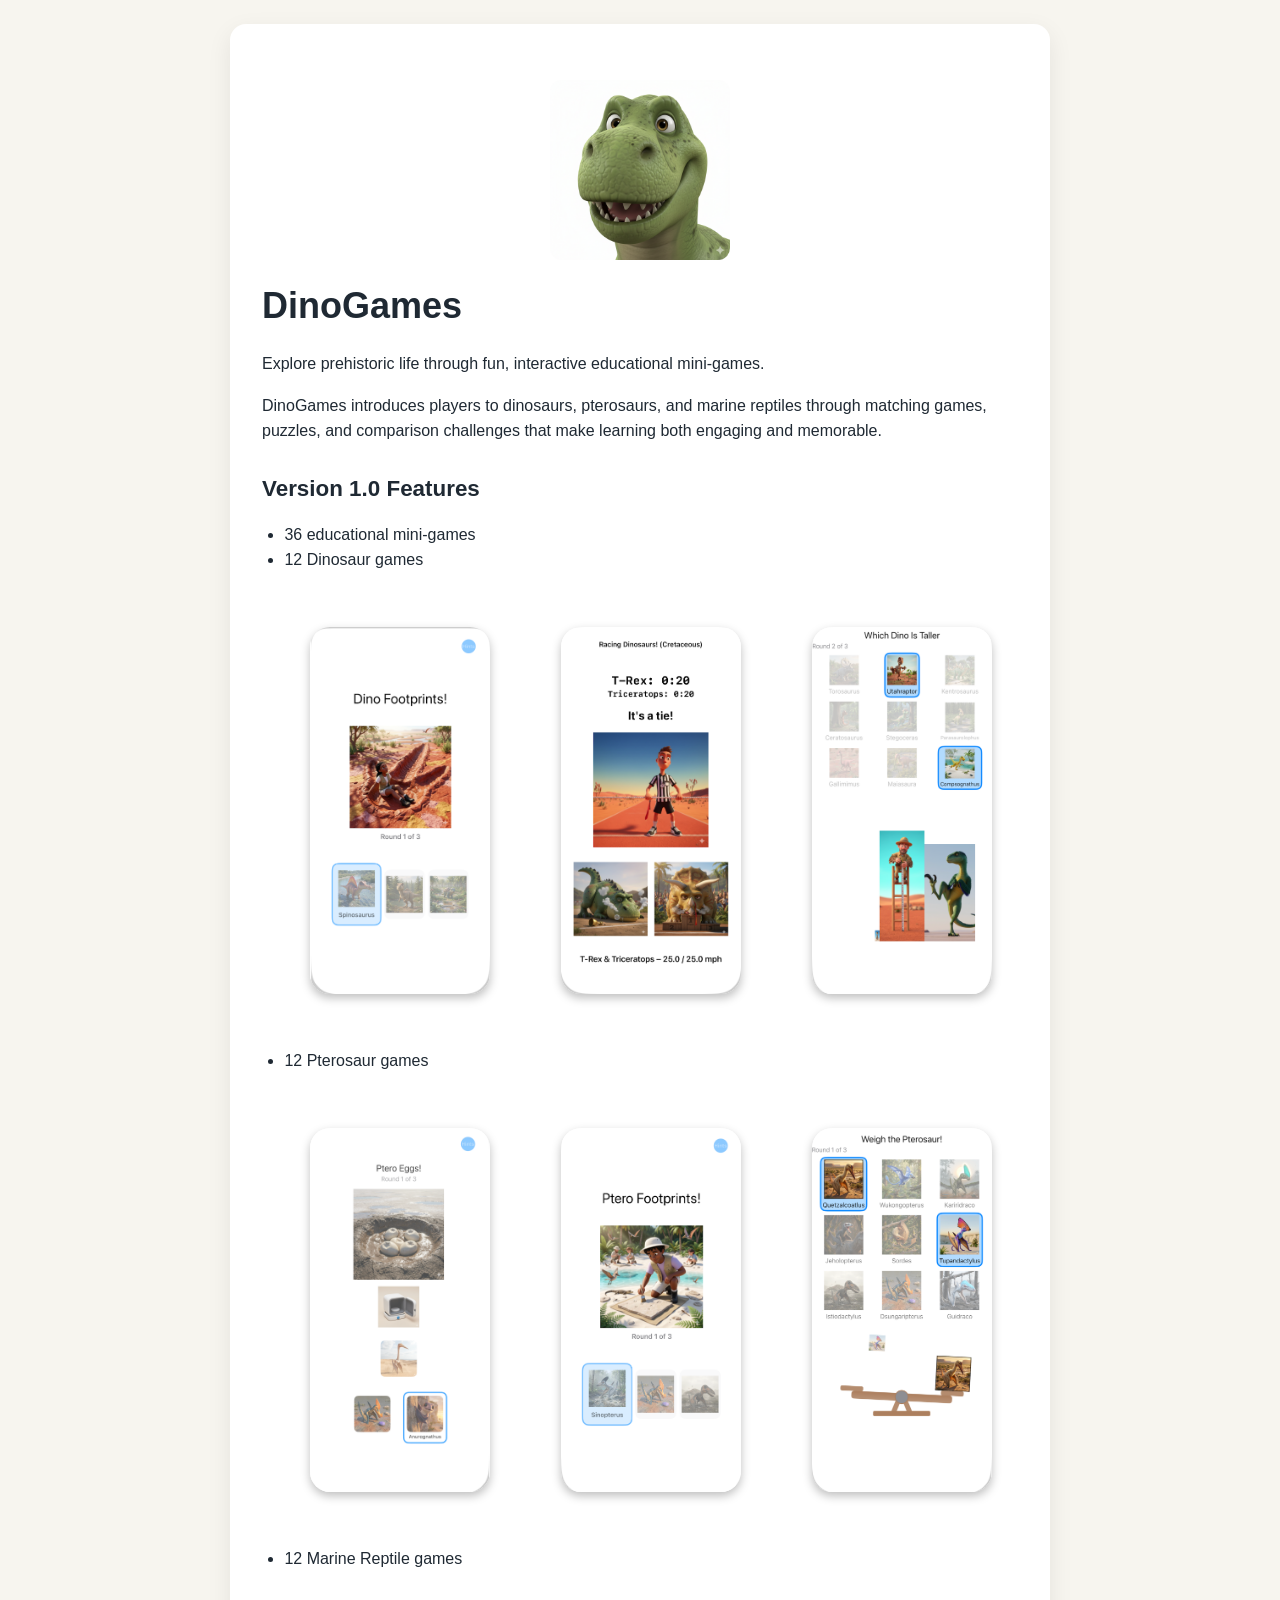
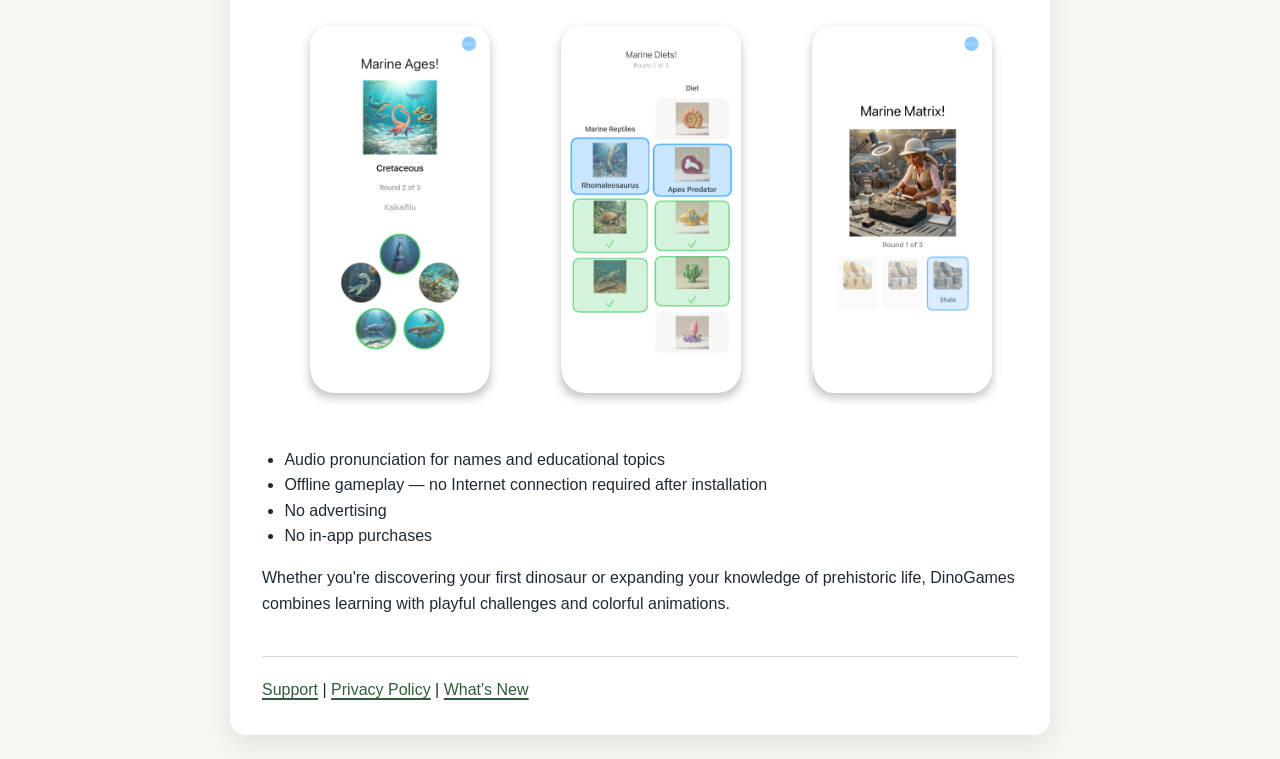
==== index.html @ 5118ceee "Website update" ====
<!DOCTYPE html>

<html lang="en">
<head>
    <meta charset="UTF-8">
    <meta name="viewport" content="width=device-width, initial-scale=1.0">
    <title>DinoGames</title>
    <link rel="stylesheet" href="style.css">
</head>

<body>

<main>

<img src="images/Dino-Games-app-icon-1024.png" alt="DinoGames App Icon" width="180">

<h1>DinoGames</h1>

<p>
Explore prehistoric life through fun, interactive educational mini-games.
</p>

<p>
DinoGames introduces players to dinosaurs, pterosaurs, and marine reptiles through
matching games, puzzles, and comparison challenges that make learning both engaging
and memorable.
</p>

<h2>Version 1.0 Features</h2>

<ul>
    <li>36 educational mini-games</li>
    <li>12 Dinosaur games</li>
        <div class="phone-row">
            <img src="images/Dino-Footprints.png" alt="Dino-Footprints" width="180">
            <img src="images/Racing-Dinosaurs.png" alt="Racing-Dinosaurs" width="180">
            <img src="images/Which-Dino-is-Taller.png" alt="Which-Dino-is-Taller" width="180">
        </div>
    <li>12 Pterosaur games</li>
        <div class="phone-row">
            <img src="images/Ptero-Eggs.png" alt="Ptero-Eggs" width="180">
            <img src="images/Ptero-Footprints.png" alt="Ptero-Footprints" width="180">
            <img src="images/Weigh-the-Pterosaur.png" alt="Weigh-the-Pterosaur" width="180">
        </div>
    <li>12 Marine Reptile games</li>
        <div class="phone-row">
            <img src="images/Marine-Ages.png" alt="Marine-Ages" width="180">
            <img src="images/Marine-Diets.png" alt="Marine-Diets" width="180">
            <img src="images/Marine-Matrix.png" alt="Marine-Matrix" width="180">
        </div>
    <li>Audio pronunciation for names and educational topics</li>
    <li>Offline gameplay — no Internet connection required after installation</li>
    <li>No advertising</li>
    <li>No in-app purchases</li>
</ul>

<p>
Whether you're discovering your first dinosaur or expanding your knowledge of
prehistoric life, DinoGames combines learning with playful challenges and colorful
animations.
</p>

<nav>
    <a href="support.html">Support</a> |
    <a href="privacy.html">Privacy Policy</a> |
    <a href="updates.html">What's New</a>
</nav>

</main>

</body>
</html>
---- style.css ----
:root {
    font-family: -apple-system, BlinkMacSystemFont, "Segoe UI", sans-serif;
    color: #1f2933;
    background: #f7f5ef;
    line-height: 1.6;
}

* {
    box-sizing: border-box;
}

body {
    margin: 0;
    padding: 24px;
}

main {
    max-width: 820px;
    margin: 0 auto;
    padding: 32px;
    background: #ffffff;
    border-radius: 16px;
    box-shadow: 0 8px 24px rgba(0, 0, 0, 0.08);
}

h1,
h2 {
    line-height: 1.2;
}

h1 {
    margin-top: 0;
    font-size: 2.25rem;
}

h2 {
    margin-top: 2rem;
    font-size: 1.4rem;
}

p,
li {
    font-size: 1rem;
}

ul {
    padding-left: 1.4rem;
}

a {
    color: #315d3a;
    text-decoration-thickness: 2px;
    text-underline-offset: 3px;
}

a:hover,
a:focus {
    text-decoration: none;
}

nav {
    margin-top: 2.5rem;
    padding-top: 1.25rem;
    border-top: 1px solid #d8d8d8;
}

img {
    display: block;
    max-width: 100%;
    height: auto;
    margin: 1.5rem auto;
    border-radius: 12px;
}

section {
    margin-bottom: 2rem;
}

strong {
    color: #111827;
}

@media (max-width: 640px) {
    body {
        padding: 12px;
    }

    main {
        padding: 22px;
        border-radius: 10px;
    }

    h1 {
        font-size: 1.8rem;
    }

    h2 {
        font-size: 1.25rem;
    }
}

.phone-row {
    display: flex;
    justify-content: center;   /* center the row */
    gap: 20px;                 /* space between images */
    margin: 30px 0;
}

.phone-row img {
    border-radius: 20px;       /* optional */
    box-shadow: 0 4px 10px rgba(0,0,0,0.25); /* optional */
}
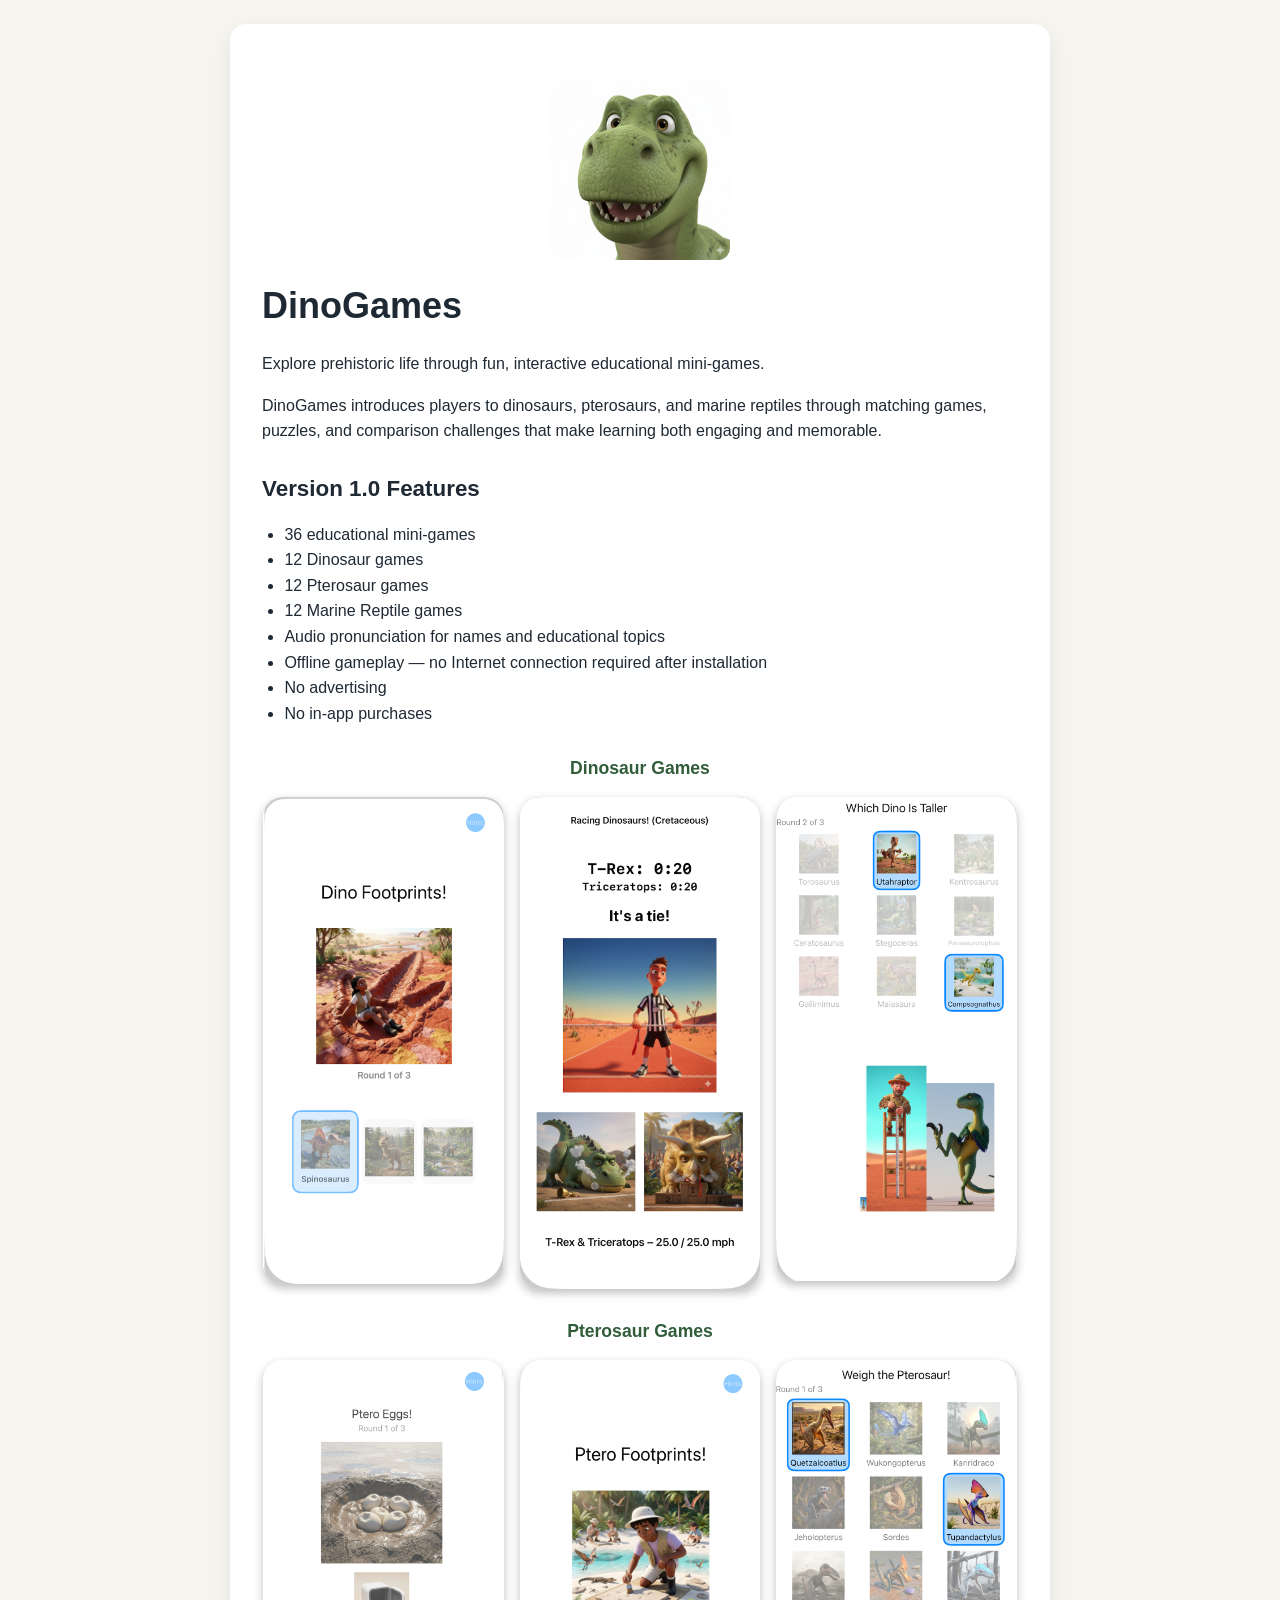
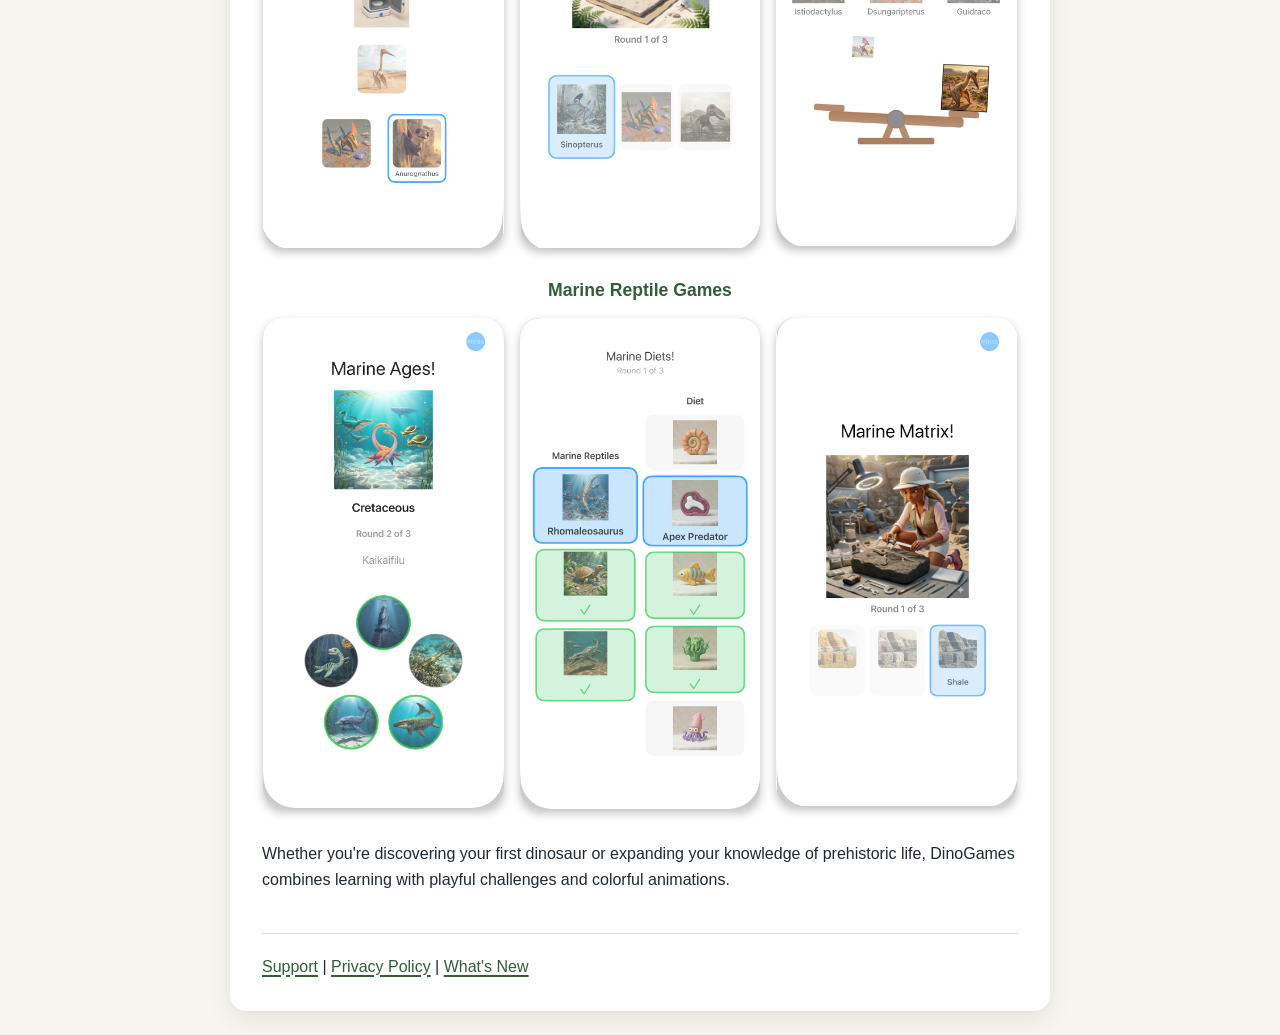
==== commit e58d7844: "forgot mobile users" ====
--- a/index.html
+++ b/index.html
@@ -12,7 +12,7 @@
 
 <main>
 
-<img src="images/Dino-Games-app-icon-1024.png" alt="DinoGames App Icon" width="180">
+<img src="images/Dino-Games-app-icon-1024.png" alt="DinoGames App Icon" width="180" class="app-icon">
 
 <h1>DinoGames</h1>
 
@@ -31,28 +31,34 @@
 <ul>
     <li>36 educational mini-games</li>
     <li>12 Dinosaur games</li>
-        <div class="phone-row">
-            <img src="images/Dino-Footprints.png" alt="Dino-Footprints" width="180">
-            <img src="images/Racing-Dinosaurs.png" alt="Racing-Dinosaurs" width="180">
-            <img src="images/Which-Dino-is-Taller.png" alt="Which-Dino-is-Taller" width="180">
-        </div>
     <li>12 Pterosaur games</li>
-        <div class="phone-row">
-            <img src="images/Ptero-Eggs.png" alt="Ptero-Eggs" width="180">
-            <img src="images/Ptero-Footprints.png" alt="Ptero-Footprints" width="180">
-            <img src="images/Weigh-the-Pterosaur.png" alt="Weigh-the-Pterosaur" width="180">
-        </div>
     <li>12 Marine Reptile games</li>
-        <div class="phone-row">
-            <img src="images/Marine-Ages.png" alt="Marine-Ages" width="180">
-            <img src="images/Marine-Diets.png" alt="Marine-Diets" width="180">
-            <img src="images/Marine-Matrix.png" alt="Marine-Matrix" width="180">
-        </div>
     <li>Audio pronunciation for names and educational topics</li>
     <li>Offline gameplay — no Internet connection required after installation</li>
     <li>No advertising</li>
     <li>No in-app purchases</li>
 </ul>
+
+<h3>Dinosaur Games</h3>
+<div class="phone-row">
+    <img src="images/Dino-Footprints.png" alt="Dino-Footprints" loading="lazy">
+    <img src="images/Racing-Dinosaurs.png" alt="Racing-Dinosaurs" loading="lazy">
+    <img src="images/Which-Dino-is-Taller.png" alt="Which-Dino-is-Taller" loading="lazy">
+</div>
+
+<h3>Pterosaur Games</h3>
+<div class="phone-row">
+    <img src="images/Ptero-Eggs.png" alt="Ptero-Eggs" loading="lazy">
+    <img src="images/Ptero-Footprints.png" alt="Ptero-Footprints" loading="lazy">
+    <img src="images/Weigh-the-Pterosaur.png" alt="Weigh-the-Pterosaur" loading="lazy">
+</div>
+
+<h3>Marine Reptile Games</h3>
+<div class="phone-row">
+    <img src="images/Marine-Ages.png" alt="Marine-Ages" loading="lazy">
+    <img src="images/Marine-Diets.png" alt="Marine-Diets" loading="lazy">
+    <img src="images/Marine-Matrix.png" alt="Marine-Matrix" loading="lazy">
+</div>
 
 <p>
 Whether you're discovering your first dinosaur or expanding your knowledge of
@@ -70,4 +76,3 @@
 
 </body>
 </html>
-
--- a/style.css
+++ b/style.css
@@ -24,7 +24,8 @@
 }
 
 h1,
-h2 {
+h2,
+h3 {
     line-height: 1.2;
 }
 
@@ -36,6 +37,13 @@
 h2 {
     margin-top: 2rem;
     font-size: 1.4rem;
+}
+
+h3 {
+    margin-top: 2rem;
+    font-size: 1.1rem;
+    text-align: center;
+    color: #315d3a;
 }
 
 p,
@@ -72,12 +80,38 @@
     border-radius: 12px;
 }
 
+.app-icon {
+    width: 180px;
+}
+
 section {
     margin-bottom: 2rem;
 }
 
 strong {
     color: #111827;
+}
+
+/* Phone screenshot rows: flexible, wraps on narrow screens,
+   and each image shrinks to fit instead of forcing overflow */
+.phone-row {
+    display: flex;
+    flex-wrap: wrap;
+    justify-content: center;
+    align-items: flex-start;
+    gap: 16px;
+    margin: 1rem 0 2rem;
+}
+
+.phone-row img {
+    /* Each image can be up to 180px, but shrinks on narrow viewports.
+       ~3 per row when there's room, wraps to fewer when there isn't. */
+    width: 180px;
+    max-width: calc(33.333% - 11px);
+    flex: 1 1 140px;
+    margin: 0;
+    border-radius: 20px;
+    box-shadow: 0 4px 10px rgba(0, 0, 0, 0.25);
 }
 
 @media (max-width: 640px) {
@@ -97,16 +131,20 @@
     h2 {
         font-size: 1.25rem;
     }
+
+    .phone-row {
+        gap: 12px;
+    }
+
+    .phone-row img {
+        max-width: calc(50% - 6px);
+        flex-basis: calc(50% - 6px);
+    }
 }
 
-.phone-row {
-    display: flex;
-    justify-content: center;   /* center the row */
-    gap: 20px;                 /* space between images */
-    margin: 30px 0;
+@media (max-width: 380px) {
+    .phone-row img {
+        max-width: 100%;
+        flex-basis: 100%;
+    }
 }
-
-.phone-row img {
-    border-radius: 20px;       /* optional */
-    box-shadow: 0 4px 10px rgba(0,0,0,0.25); /* optional */
-}
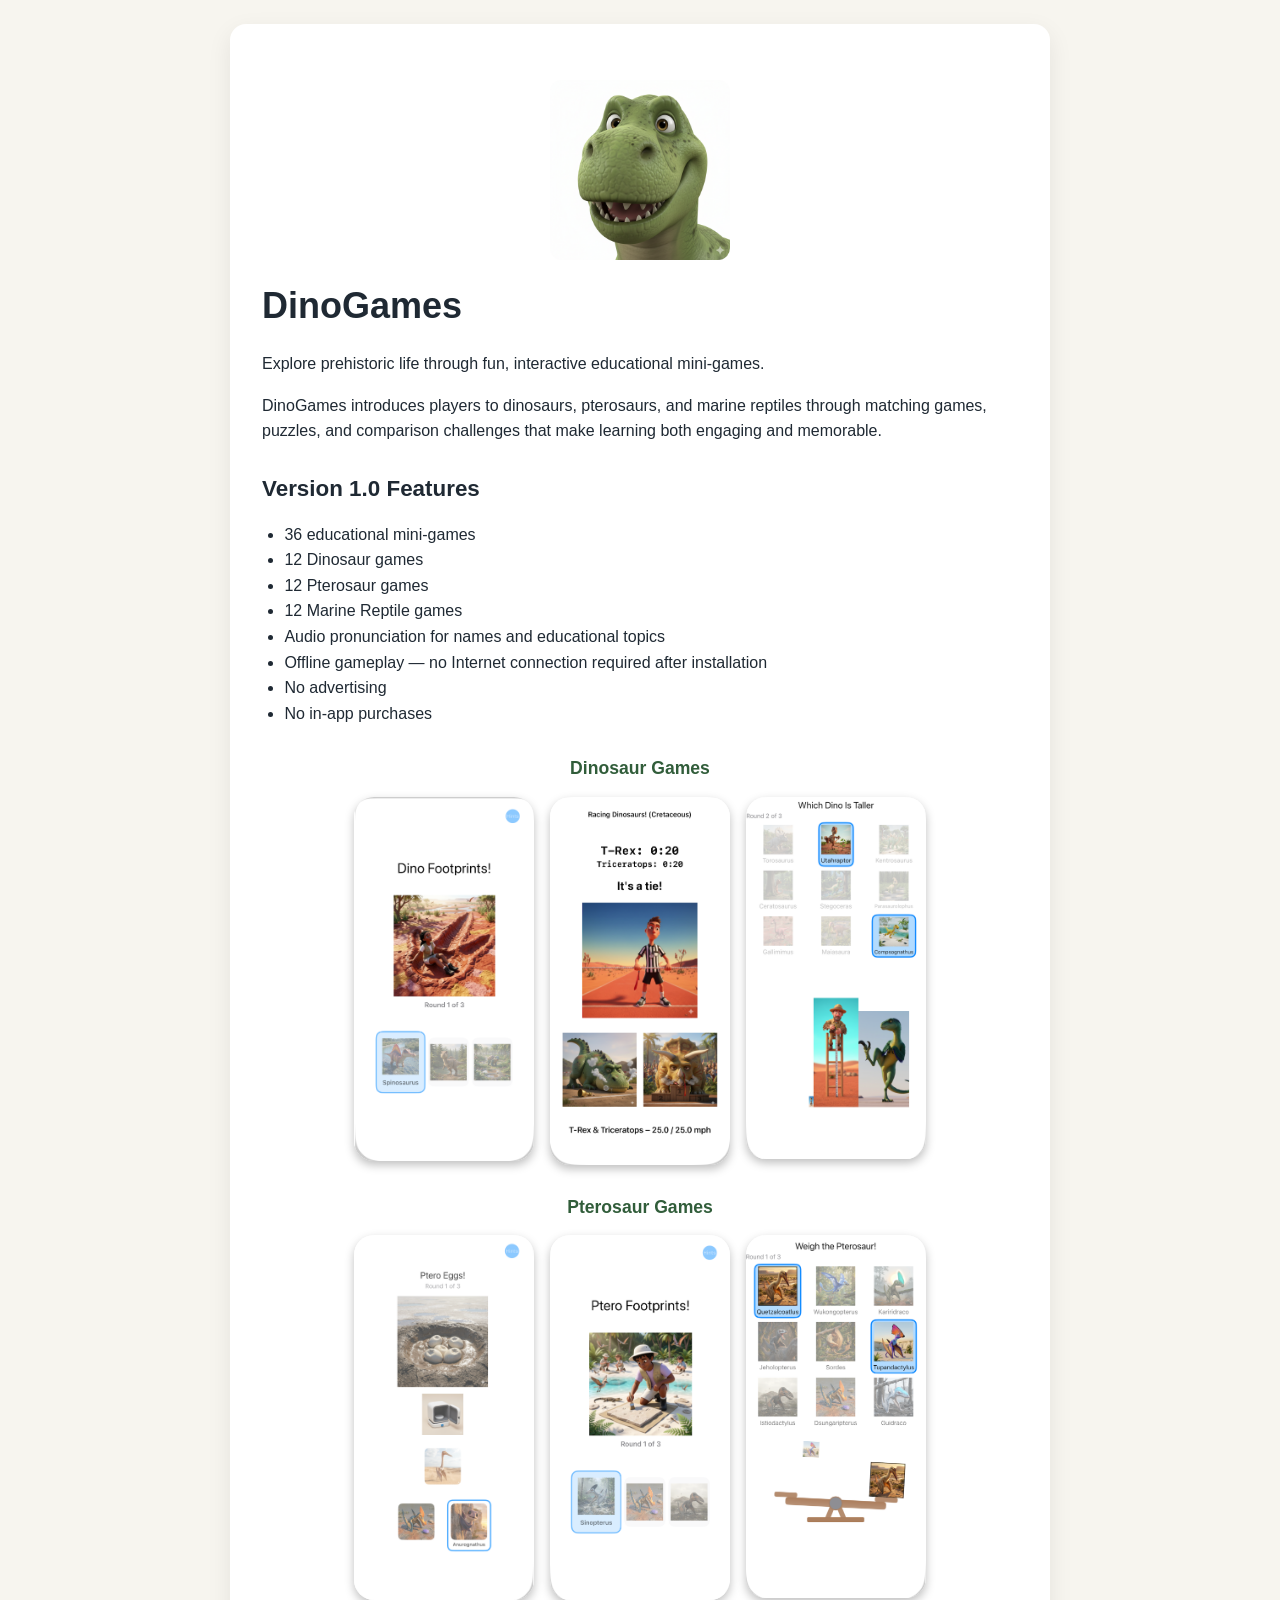
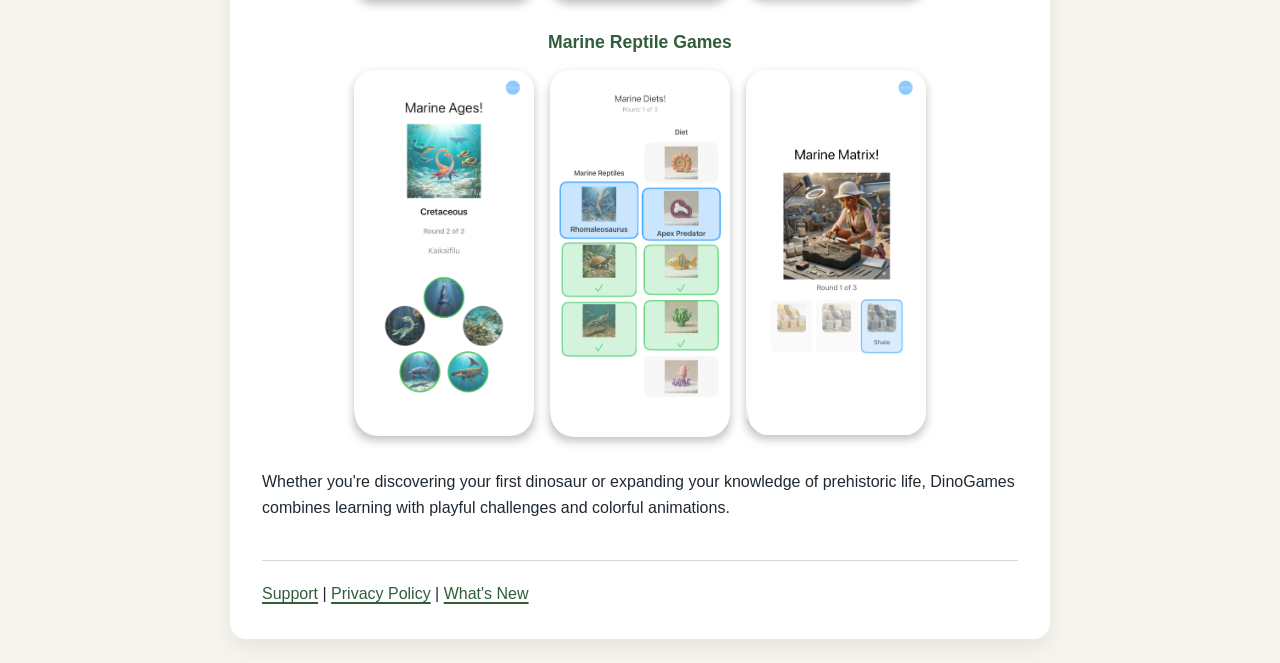
==== commit 6a22b94b: "one more try" ====
--- a/index.html
+++ b/index.html
@@ -74,5 +74,54 @@
 
 </main>
 
+<div class="lightbox-overlay" id="lightboxOverlay">
+    <button class="lightbox-close" id="lightboxClose" aria-label="Close">&times;</button>
+    <img id="lightboxImage" src="" alt="">
+</div>
+
+<script>
+(function () {
+    const images = document.querySelectorAll('.phone-row img');
+    const overlay = document.getElementById('lightboxOverlay');
+    const overlayImg = document.getElementById('lightboxImage');
+    const closeBtn = document.getElementById('lightboxClose');
+
+    function openLightbox(src, alt) {
+        overlayImg.src = src;
+        overlayImg.alt = alt || '';
+        overlay.classList.add('active');
+        document.body.style.overflow = 'hidden';
+    }
+
+    function closeLightbox() {
+        overlay.classList.remove('active');
+        overlayImg.src = '';
+        document.body.style.overflow = '';
+    }
+
+    images.forEach(img => {
+        img.addEventListener('click', () => openLightbox(img.src, img.alt));
+    });
+
+    overlay.addEventListener('click', (e) => {
+        if (e.target === overlay) closeLightbox();
+    });
+
+    closeBtn.addEventListener('click', closeLightbox);
+
+    let touchStartY = 0;
+    overlay.addEventListener('touchstart', (e) => {
+        touchStartY = e.touches[0].clientY;
+    });
+    overlay.addEventListener('touchend', (e) => {
+        if (e.changedTouches[0].clientY - touchStartY > 80) closeLightbox();
+    });
+
+    document.addEventListener('keydown', (e) => {
+        if (e.key === 'Escape') closeLightbox();
+    });
+})();
+</script>
+
 </body>
 </html>
--- a/style.css
+++ b/style.css
@@ -104,14 +104,14 @@
 }
 
 .phone-row img {
-    /* Each image can be up to 180px, but shrinks on narrow viewports.
-       ~3 per row when there's room, wraps to fewer when there isn't. */
+    /* Cap at 180px on desktop; shrink (never grow) on narrow viewports. */
     width: 180px;
-    max-width: calc(33.333% - 11px);
-    flex: 1 1 140px;
+    max-width: min(180px, calc(33.333% - 11px));
+    flex: 0 1 140px;
     margin: 0;
     border-radius: 20px;
     box-shadow: 0 4px 10px rgba(0, 0, 0, 0.25);
+    cursor: pointer;
 }
 
 @media (max-width: 640px) {
@@ -148,3 +148,46 @@
         flex-basis: 100%;
     }
 }
+
+/* --- Tap-to-expand lightbox for screenshots --- */
+.lightbox-overlay {
+    position: fixed;
+    inset: 0;
+    background: rgba(0, 0, 0, 0.92);
+    display: none;
+    align-items: center;
+    justify-content: center;
+    z-index: 9999;
+    touch-action: pinch-zoom;
+}
+
+.lightbox-overlay.active {
+    display: flex;
+}
+
+.lightbox-overlay img {
+    max-width: 92vw;
+    max-height: 92vh;
+    object-fit: contain;
+    margin: 0;
+    border-radius: 8px;
+    box-shadow: none;
+}
+
+.lightbox-close {
+    position: absolute;
+    top: 16px;
+    right: 16px;
+    width: 40px;
+    height: 40px;
+    border-radius: 50%;
+    background: rgba(255, 255, 255, 0.15);
+    color: #fff;
+    border: none;
+    font-size: 22px;
+    line-height: 1;
+    display: flex;
+    align-items: center;
+    justify-content: center;
+    cursor: pointer;
+}
